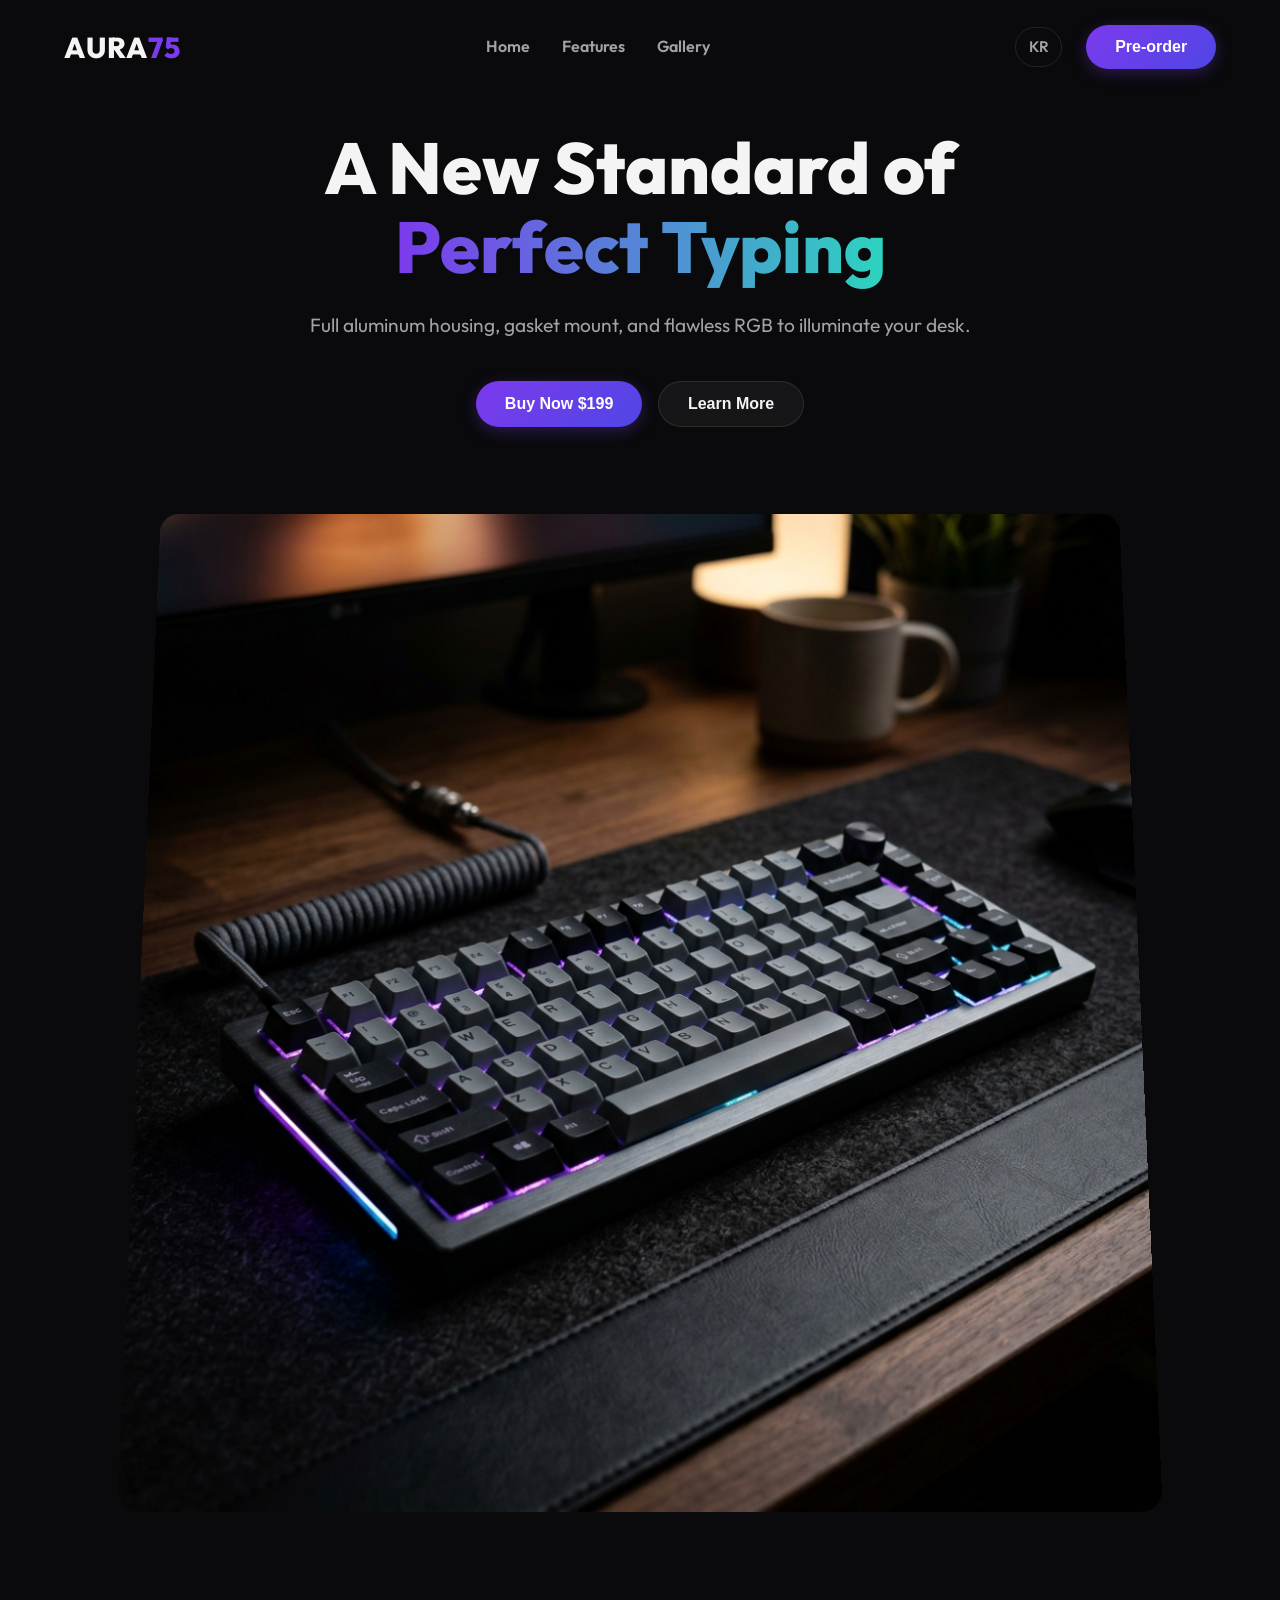
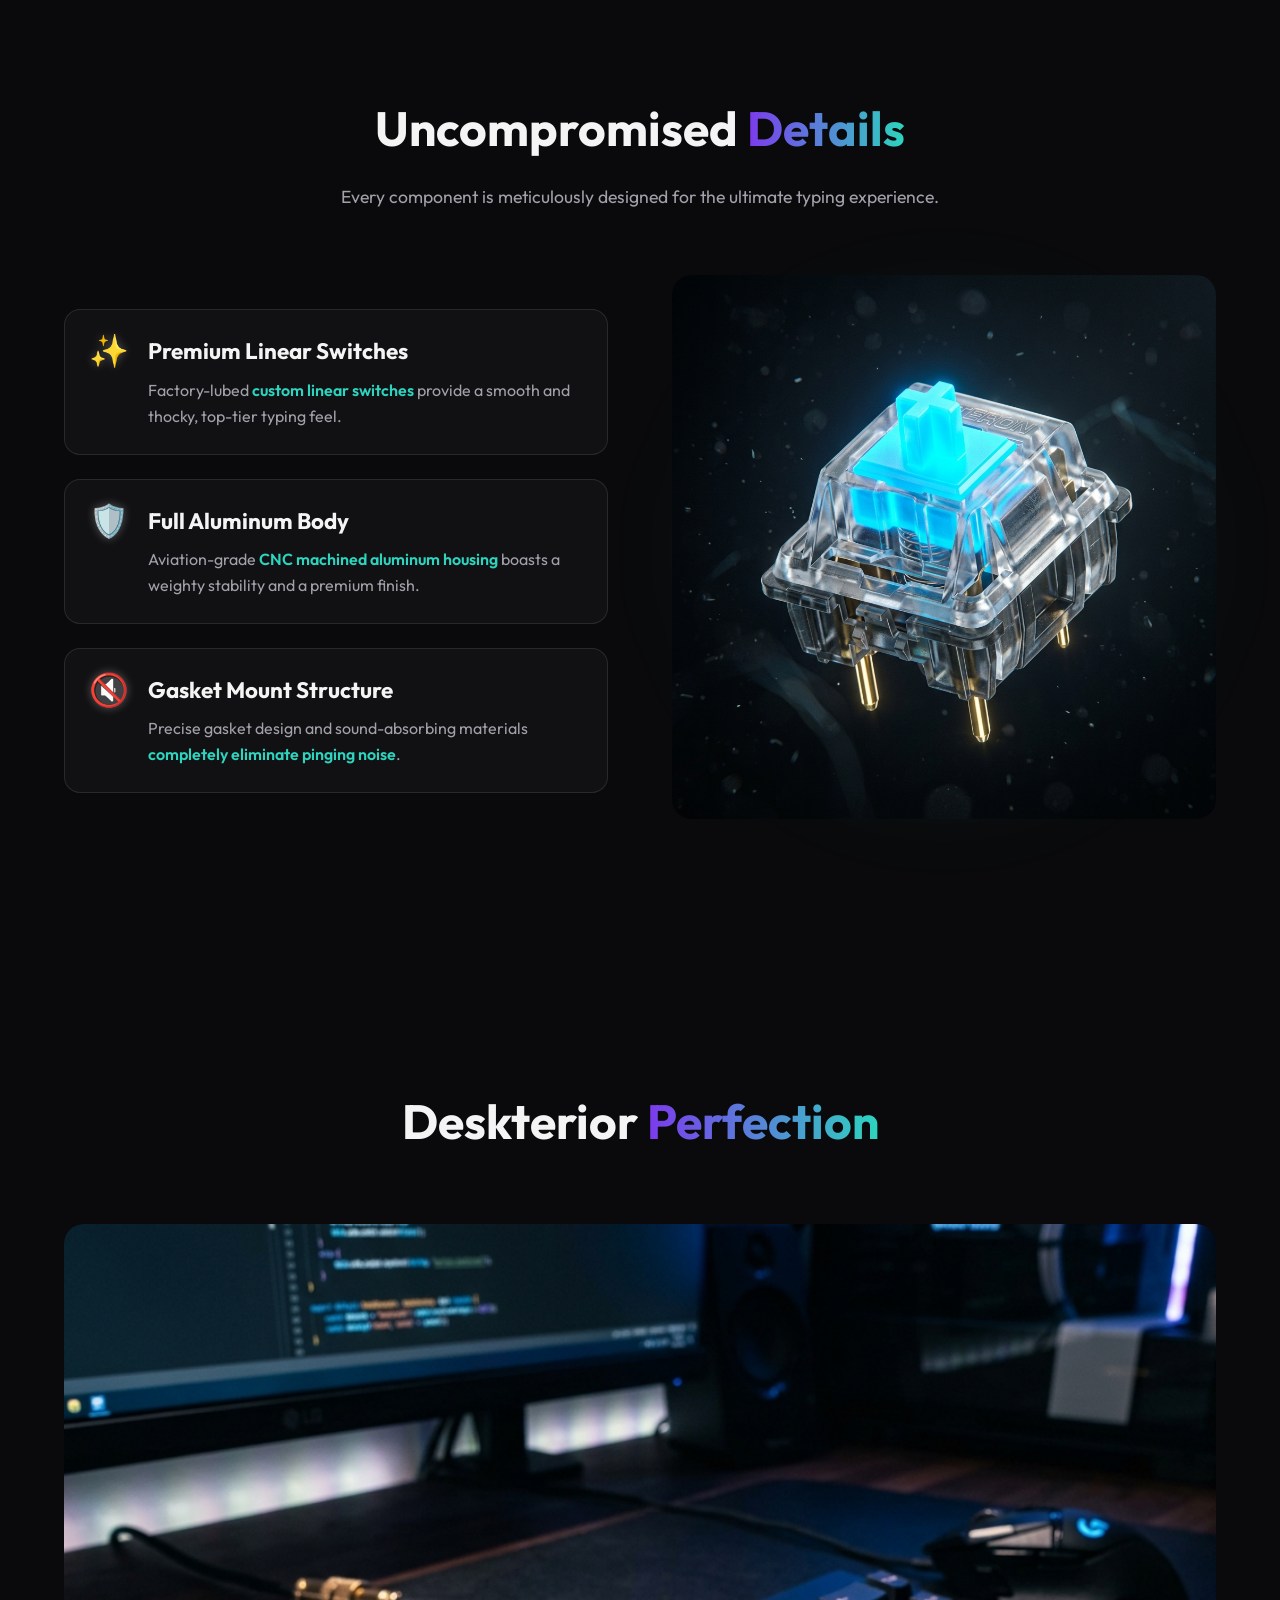
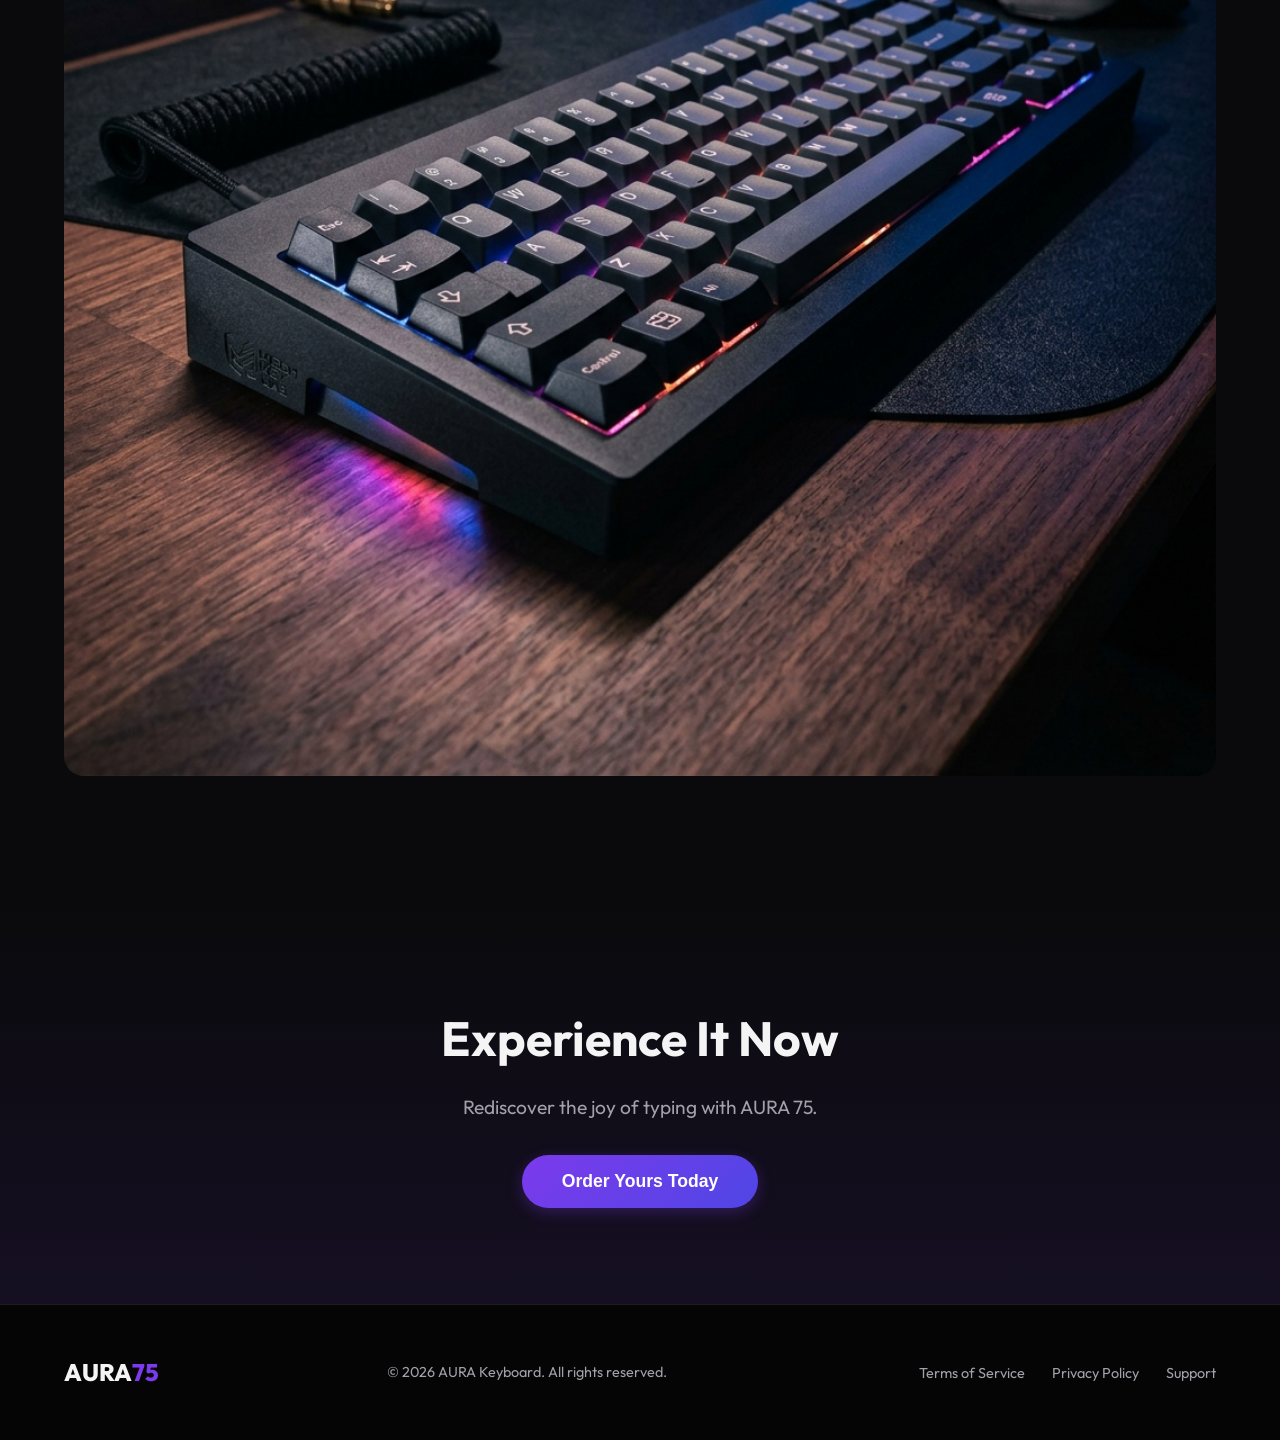
==== index_en.html @ ff19e445 "Add files via upload" ====
<!DOCTYPE html>
<html lang="en">
<head>
    <meta charset="UTF-8">
    <meta name="viewport" content="width=device-width, initial-scale=1.0">
    <title>AURA 75 | Premium Mechanical Keyboard</title>
    <meta name="description" content="Discover the AURA 75, a premium 75% mechanical keyboard with uncompromised typing feel and perfect full aluminum housing.">
    <link rel="preconnect" href="https://fonts.googleapis.com">
    <link rel="preconnect" href="https://fonts.gstatic.com" crossorigin>
    <link href="https://fonts.googleapis.com/css2?family=Outfit:wght@300;400;600;800&family=Pretendard:wght@300;400;600;800&display=swap" rel="stylesheet">
    <link rel="stylesheet" href="style.css">
</head>
<body>
    <nav class="navbar" id="navbar">
        <div class="logo">AURA<span>75</span></div>
        <ul class="nav-links">
            <li><a href="#hero">Home</a></li>
            <li><a href="#features">Features</a></li>
            <li><a href="#showcase">Gallery</a></li>
        </ul>
        <div class="nav-actions">
            <a href="index.html" class="lang-toggle">KR</a>
            <button class="btn-primary nav-btn">Pre-order</button>
        </div>
    </nav>

    <header class="hero" id="hero">
        <div class="hero-content">
            <h1 class="fade-up">A New Standard of<br><span class="highlight">Perfect Typing</span></h1>
            <p class="fade-up delay-1">Full aluminum housing, gasket mount, and flawless RGB to illuminate your desk.</p>
            <div class="hero-buttons fade-up delay-2">
                <button class="btn-primary">Buy Now $199</button>
                <button class="btn-secondary">Learn More</button>
            </div>
        </div>
        <div class="hero-image-container fade-in delay-3">
            <div class="glow-effect"></div>
            <img src="images/hero.png" alt="AURA 75 Mechanical Keyboard" class="hero-img">
        </div>
    </header>

    <section class="features" id="features">
        <div class="section-title fade-up">
            <h2>Uncompromised <span class="highlight">Details</span></h2>
            <p>Every component is meticulously designed for the ultimate typing experience.</p>
        </div>
        
        <div class="feature-grid">
            <div class="feature-text fade-right" style="display: flex; flex-direction: column; gap: 1.5rem;">
                <div class="feature-card">
                    <div class="feature-icon">✨</div>
                    <div class="feature-content">
                        <h3>Premium Linear Switches</h3>
                        <p>Factory-lubed <span class="text-highlight">custom linear switches</span> provide a smooth and thocky, top-tier typing feel.</p>
                    </div>
                </div>
                <div class="feature-card">
                    <div class="feature-icon">🛡️</div>
                    <div class="feature-content">
                        <h3>Full Aluminum Body</h3>
                        <p>Aviation-grade <span class="text-highlight">CNC machined aluminum housing</span> boasts a weighty stability and a premium finish.</p>
                    </div>
                </div>
                <div class="feature-card">
                    <div class="feature-icon">🔇</div>
                    <div class="feature-content">
                        <h3>Gasket Mount Structure</h3>
                        <p>Precise gasket design and sound-absorbing materials <span class="text-highlight">completely eliminate pinging noise</span>.</p>
                    </div>
                </div>
            </div>
            <div class="feature-image fade-left">
                <div class="glow-effect-purple"></div>
                <img src="images/switch.png" alt="AURA 75 Premium Switch" class="feature-img">
            </div>
        </div>
    </section>

    <section class="showcase" id="showcase">
        <div class="section-title fade-up">
            <h2>Deskterior <span class="highlight">Perfection</span></h2>
        </div>
        <div class="showcase-content fade-up delay-1">
            <img src="images/gallery.png" alt="AURA 75 Desktop Setup" class="gallery-img">
            <div class="showcase-overlay">
                <h3>Vibrant RGB</h3>
                <p>16.8 million colors of customizable backlighting</p>
            </div>
        </div>
    </section>

    <section class="cta-section fade-in">
        <h2>Experience It Now</h2>
        <p>Rediscover the joy of typing with AURA 75.</p>
        <button class="btn-primary large">Order Yours Today</button>
    </section>

    <footer>
        <div class="footer-content">
            <div class="footer-logo">AURA<span>75</span></div>
            <p class="copyright">© 2026 AURA Keyboard. All rights reserved.</p>
            <div class="footer-links">
                <a href="#">Terms of Service</a>
                <a href="#">Privacy Policy</a>
                <a href="#">Support</a>
            </div>
        </div>
    </footer>

    <script src="script.js"></script>
</body>
</html>
---- style.css ----
:root {
    --bg-color: #0a0a0c;
    --text-primary: #f4f4f5;
    --text-secondary: #a1a1aa;
    --primary-color: #7c3aed; /* Neon Purple */
    --primary-hover: #6d28d9;
    --secondary-color: #2dd4bf; /* Neon Teal */
    --surface-color: rgba(255, 255, 255, 0.03);
    --surface-border: rgba(255, 255, 255, 0.1);
}

* {
    margin: 0;
    padding: 0;
    box-sizing: border-box;
}

body {
    font-family: 'Pretendard', 'Outfit', sans-serif;
    background-color: var(--bg-color);
    color: var(--text-primary);
    overflow-x: hidden;
    line-height: 1.6;
}

h1, h2, h3, .logo {
    font-family: 'Outfit', 'Pretendard', sans-serif;
}

/* Typography */
.highlight {
    background: linear-gradient(to right, var(--primary-color), var(--secondary-color));
    -webkit-background-clip: text;
    -webkit-text-fill-color: transparent;
    background-clip: text;
}

/* Buttons */
.btn-primary {
    background: linear-gradient(135deg, var(--primary-color), #4f46e5);
    color: white;
    border: none;
    padding: 0.8rem 1.8rem;
    border-radius: 30px;
    font-weight: 600;
    font-size: 1rem;
    cursor: pointer;
    transition: all 0.3s ease;
    box-shadow: 0 4px 15px rgba(124, 58, 237, 0.3);
}

.btn-primary:hover {
    transform: translateY(-2px);
    box-shadow: 0 6px 20px rgba(124, 58, 237, 0.5);
    background: linear-gradient(135deg, var(--primary-hover), #4338ca);
}

.btn-primary.large {
    padding: 1rem 2.5rem;
    font-size: 1.1rem;
}

.btn-secondary {
    background: rgba(255, 255, 255, 0.05);
    color: var(--text-primary);
    border: 1px solid var(--surface-border);
    padding: 0.8rem 1.8rem;
    border-radius: 30px;
    font-weight: 600;
    font-size: 1rem;
    cursor: pointer;
    transition: all 0.3s ease;
    backdrop-filter: blur(10px);
}

.btn-secondary:hover {
    background: rgba(255, 255, 255, 0.1);
    transform: translateY(-2px);
}

/* Navigation */
.navbar {
    position: fixed;
    top: 0;
    width: 100%;
    padding: 1.5rem 5%;
    display: flex;
    justify-content: space-between;
    align-items: center;
    z-index: 1000;
    transition: all 0.3s ease;
}

.navbar.scrolled {
    background: rgba(10, 10, 12, 0.8);
    backdrop-filter: blur(15px);
    border-bottom: 1px solid var(--surface-border);
    padding: 1rem 5%;
}

.logo {
    font-size: 1.8rem;
    font-weight: 800;
    letter-spacing: 1px;
}

.logo span {
    color: var(--primary-color);
}

.nav-links {
    display: flex;
    list-style: none;
    gap: 2rem;
}

.nav-links a {
    color: var(--text-secondary);
    text-decoration: none;
    font-weight: 600;
    transition: color 0.3s ease;
}

.nav-links a:hover {
    color: var(--text-primary);
}

/* Hero Section */
.hero {
    min-height: 100vh;
    display: flex;
    flex-direction: column;
    justify-content: center;
    align-items: center;
    text-align: center;
    padding: 8rem 5% 4rem;
    position: relative;
}

.hero-content {
    max-width: 800px;
    z-index: 10;
}

.hero h1 {
    font-size: 4.5rem;
    font-weight: 800;
    line-height: 1.1;
    margin-bottom: 1.5rem;
}

.hero p {
    font-size: 1.2rem;
    color: var(--text-secondary);
    margin-bottom: 2.5rem;
}

.hero-buttons {
    display: flex;
    gap: 1rem;
    justify-content: center;
}

.hero-image-container {
    margin-top: 4rem;
    position: relative;
    width: 100%;
    max-width: 1000px;
}

.hero-img {
    width: 100%;
    height: auto;
    border-radius: 20px;
    position: relative;
    z-index: 2;
    transform: perspective(1000px) rotateX(5deg);
    transition: transform 0.5s ease;
}

.hero-image-container:hover .hero-img {
    transform: perspective(1000px) rotateX(0deg);
}

.glow-effect {
    position: absolute;
    top: 50%;
    left: 50%;
    transform: translate(-50%, -50%);
    width: 80%;
    height: 80%;
    background: radial-gradient(circle, rgba(124, 58, 237, 0.4) 0%, rgba(10, 10, 12, 0) 70%);
    z-index: 1;
    filter: blur(60px);
}

/* Sections */
section {
    padding: 8rem 5%;
}

.section-title {
    text-align: center;
    margin-bottom: 4rem;
}

.section-title h2 {
    font-size: 3rem;
    margin-bottom: 1rem;
}

.section-title p {
    color: var(--text-secondary);
    font-size: 1.1rem;
}

/* Features Section */
.feature-grid {
    display: grid;
    grid-template-columns: 1fr 1fr;
    gap: 4rem;
    align-items: center;
    max-width: 1200px;
    margin: 0 auto;
}

.feature-card {
    background: var(--surface-color);
    border: 1px solid var(--surface-border);
    border-radius: 16px;
    padding: 1.5rem;
    display: flex;
    gap: 1.2rem;
    align-items: flex-start;
    transition: all 0.3s ease;
}

.feature-card:hover {
    transform: translateX(10px);
    border-color: var(--primary-color);
    background: rgba(124, 58, 237, 0.05);
    box-shadow: 0 4px 20px rgba(124, 58, 237, 0.15);
}

.feature-icon {
    font-size: 2rem;
    line-height: 1;
    filter: drop-shadow(0 0 5px rgba(255,255,255,0.3));
}

.feature-content h3 {
    font-size: 1.4rem;
    margin-bottom: 0.5rem;
    color: var(--text-primary);
}

.feature-content p {
    color: var(--text-secondary);
}

.text-highlight {
    color: var(--secondary-color);
    font-weight: 600;
}

.feature-image {
    position: relative;
}

.feature-img {
    width: 100%;
    border-radius: 20px;
    z-index: 2;
    position: relative;
}

.glow-effect-purple {
    position: absolute;
    top: 50%;
    right: 0;
    transform: translateY(-50%);
    width: 100%;
    height: 100%;
    background: radial-gradient(circle, rgba(45, 212, 191, 0.2) 0%, rgba(10, 10, 12, 0) 70%);
    z-index: 1;
    filter: blur(50px);
}

/* Showcase Section */
.showcase-content {
    position: relative;
    max-width: 1200px;
    margin: 0 auto;
    border-radius: 20px;
    overflow: hidden;
    cursor: pointer;
}

.gallery-img {
    width: 100%;
    display: block;
    transition: transform 0.7s ease;
}

.showcase-overlay {
    position: absolute;
    bottom: 0;
    left: 0;
    width: 100%;
    padding: 3rem;
    background: linear-gradient(to top, rgba(0,0,0,0.9), transparent);
    transform: translateY(20px);
    opacity: 0;
    transition: all 0.4s ease;
}

.showcase-content:hover .gallery-img {
    transform: scale(1.05);
}

.showcase-content:hover .showcase-overlay {
    transform: translateY(0);
    opacity: 1;
}

.showcase-overlay h3 {
    font-size: 2rem;
    margin-bottom: 0.5rem;
}

/* CTA Section */
.cta-section {
    text-align: center;
    background: linear-gradient(180deg, var(--bg-color) 0%, rgba(124, 58, 237, 0.1) 100%);
    padding: 6rem 5%;
}

.cta-section h2 {
    font-size: 3rem;
    margin-bottom: 1rem;
}

.cta-section p {
    color: var(--text-secondary);
    font-size: 1.2rem;
    margin-bottom: 2rem;
}

/* Footer */
footer {
    background: #050505;
    padding: 3rem 5%;
    border-top: 1px solid var(--surface-border);
}

.footer-content {
    max-width: 1200px;
    margin: 0 auto;
    display: flex;
    justify-content: space-between;
    align-items: center;
    flex-wrap: wrap;
    gap: 1rem;
}

.footer-logo {
    font-size: 1.5rem;
    font-weight: 800;
}

.footer-logo span {
    color: var(--primary-color);
}

.copyright {
    color: var(--text-secondary);
    font-size: 0.9rem;
}

.footer-links a {
    color: var(--text-secondary);
    text-decoration: none;
    margin-left: 1.5rem;
    font-size: 0.9rem;
    transition: color 0.3s ease;
}

.footer-links a:hover {
    color: var(--text-primary);
}

/* Nav Actions */
.nav-actions {
    display: flex;
    align-items: center;
    gap: 1.5rem;
}

.lang-toggle {
    color: var(--text-secondary);
    text-decoration: none;
    font-weight: 600;
    font-size: 0.95rem;
    transition: color 0.3s ease;
    border: 1px solid var(--surface-border);
    padding: 0.4rem 0.8rem;
    border-radius: 20px;
}

.lang-toggle:hover {
    color: var(--text-primary);
    border-color: var(--primary-color);
}

/* Animations */
.fade-up {
    opacity: 0;
    transform: translateY(30px);
    transition: opacity 0.8s ease, transform 0.8s ease;
}

.fade-in {
    opacity: 0;
    transition: opacity 1s ease;
}

.fade-right {
    opacity: 0;
    transform: translateX(-30px);
    transition: opacity 0.8s ease, transform 0.8s ease;
}

.fade-left {
    opacity: 0;
    transform: translateX(30px);
    transition: opacity 0.8s ease, transform 0.8s ease;
}

.visible {
    opacity: 1;
    transform: translate(0);
}

.delay-1 { transition-delay: 0.2s; }
.delay-2 { transition-delay: 0.4s; }
.delay-3 { transition-delay: 0.6s; }

/* Responsive */
@media (max-width: 1024px) {
    .hero h1 { font-size: 3.8rem; }
    .feature-grid { gap: 2rem; }
    .section-title h2 { font-size: 2.5rem; }
}

@media (max-width: 768px) {
    .hero h1 { font-size: 2.8rem; }
    .hero p { font-size: 1rem; }
    .feature-grid { grid-template-columns: 1fr; }
    .feature-text { order: 2; }
    .feature-image { order: 1; margin-bottom: 2rem; }
    .nav-links { display: none; }
    .hero-buttons { flex-direction: column; width: 100%; }
    .hero-buttons button { width: 100%; }
    .footer-content { flex-direction: column; text-align: center; }
    .footer-links { margin-top: 1rem; display: flex; flex-wrap: wrap; justify-content: center; gap: 1rem; }
    .footer-links a { margin: 0; }
    section { padding: 5rem 5%; }
}

@media (max-width: 480px) {
    .hero h1 { font-size: 2.2rem; }
    .nav-btn { display: none; } /* Hide pre-order button on very small screens to save space */
    .logo { font-size: 1.5rem; }
    .section-title h2 { font-size: 2rem; }
    .showcase-overlay h3 { font-size: 1.5rem; }
    .showcase-overlay p { font-size: 0.9rem; }
}
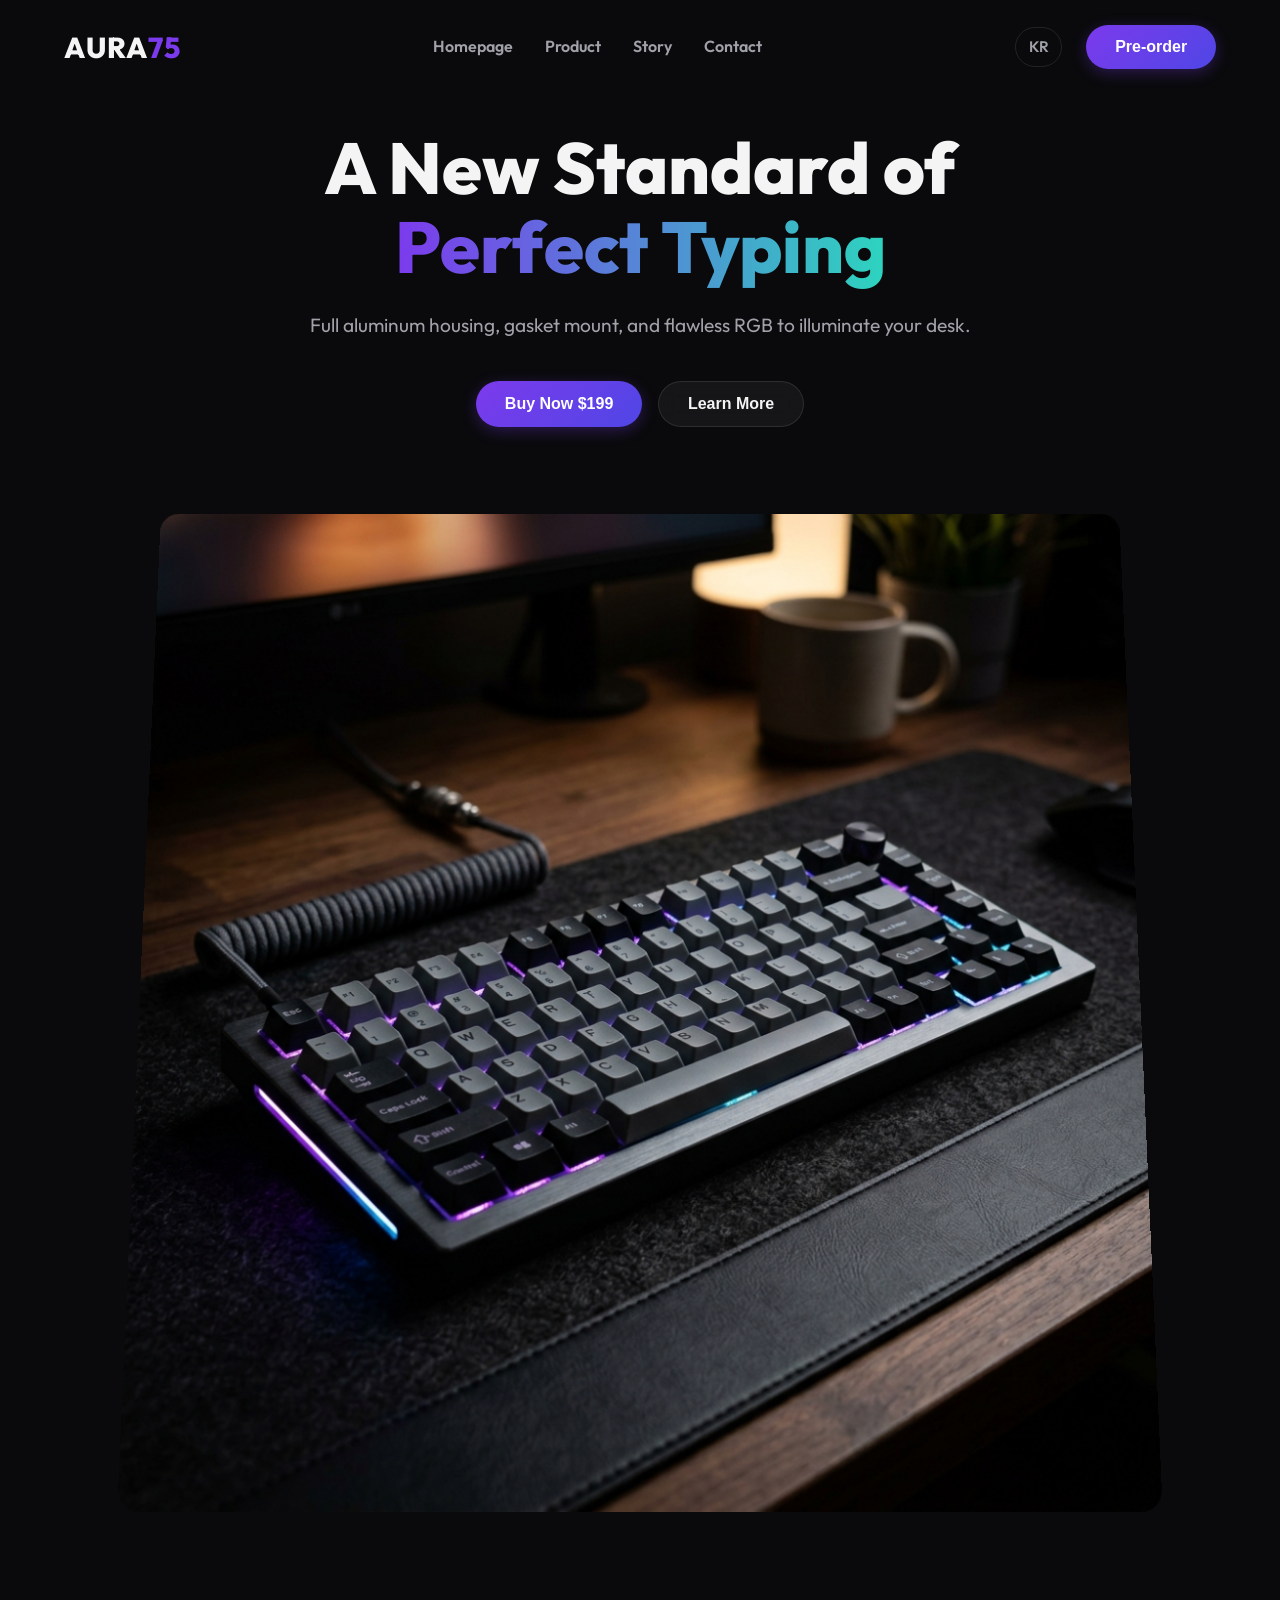
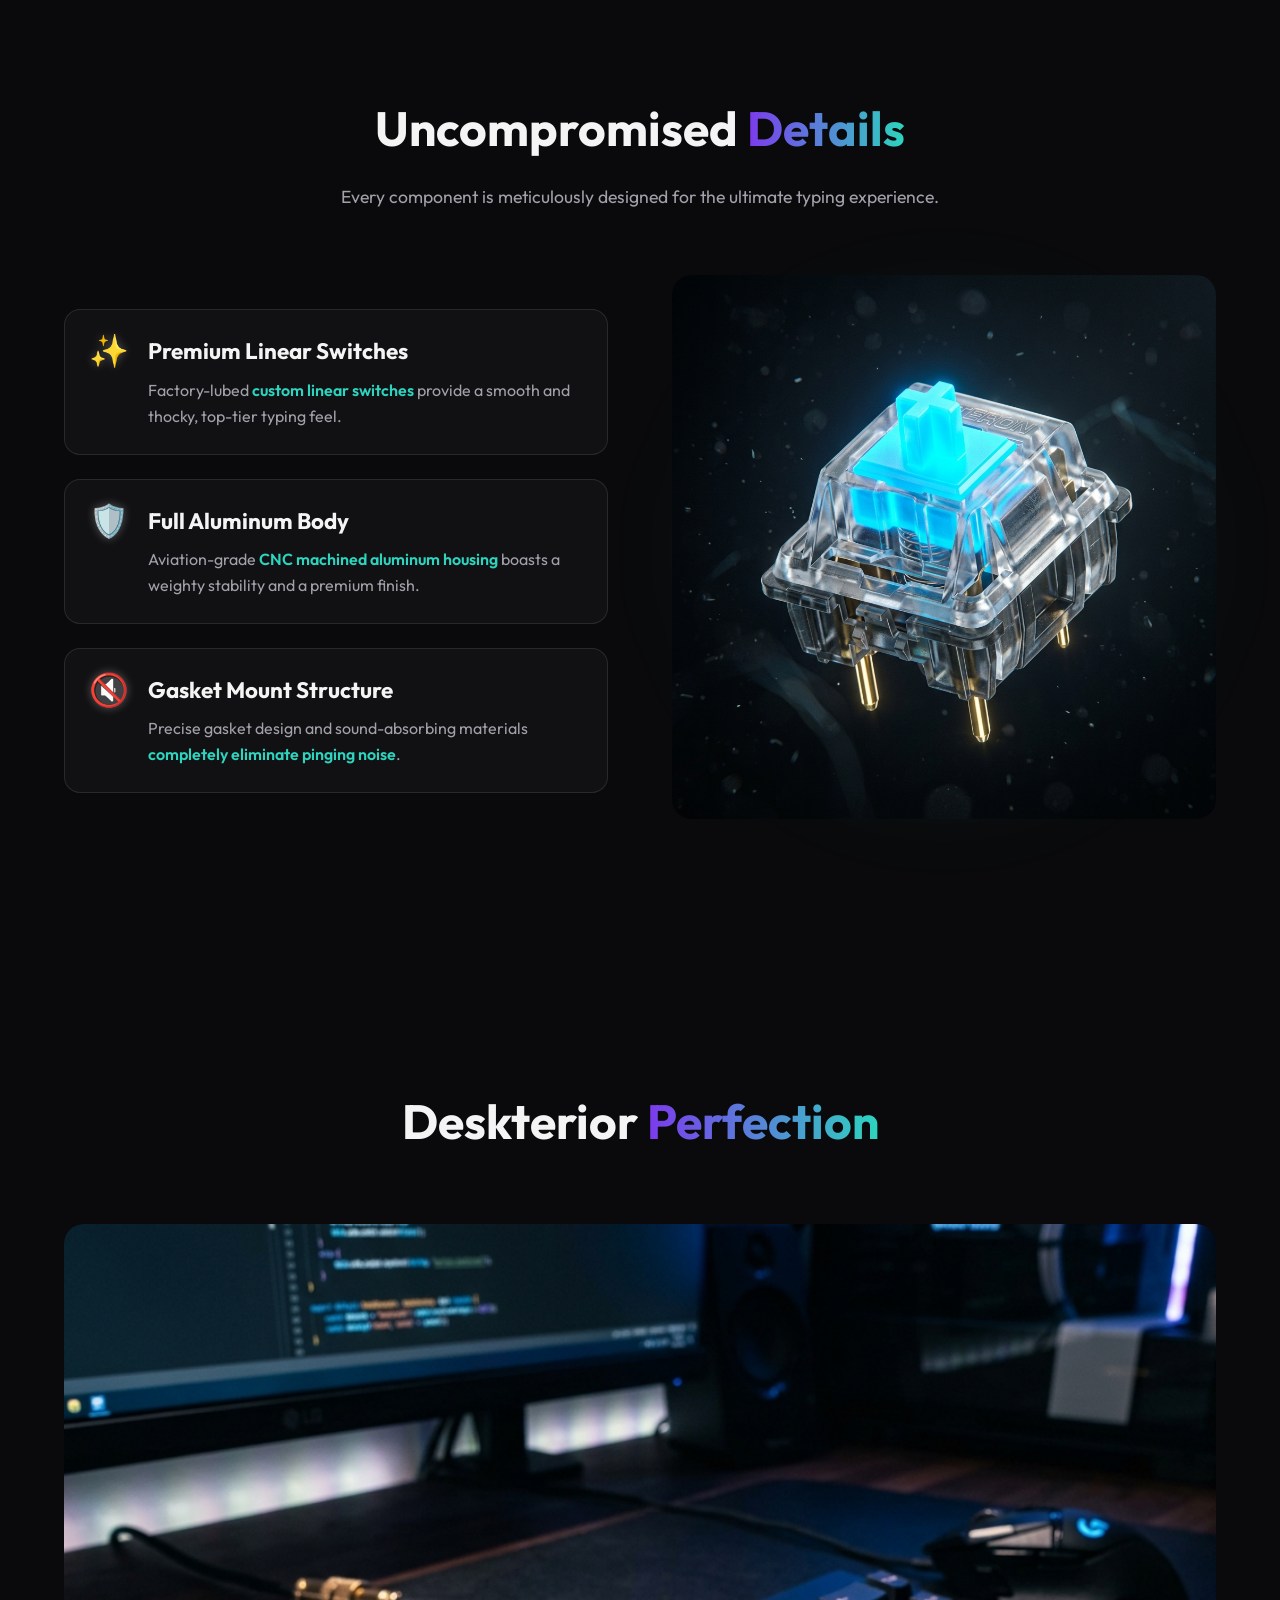
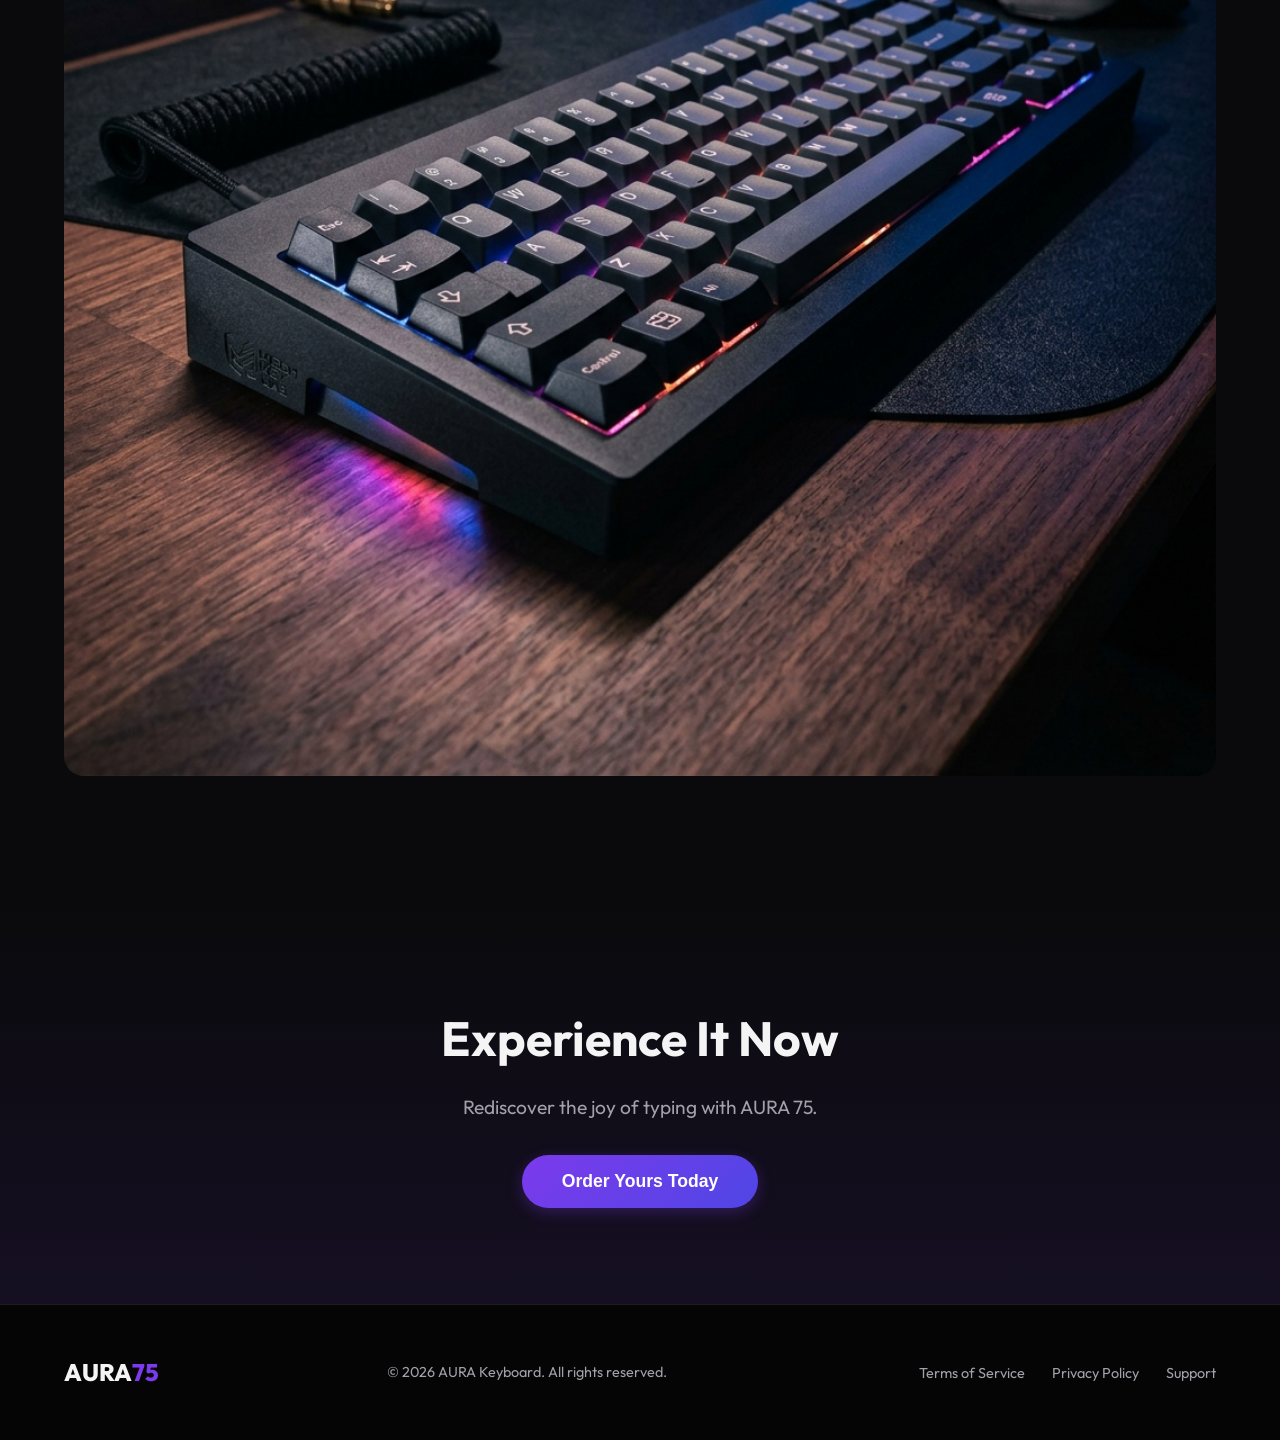
==== commit 106958a3: "Add files via upload" ====
--- a/index_en.html
+++ b/index_en.html
@@ -14,9 +14,10 @@
     <nav class="navbar" id="navbar">
         <div class="logo">AURA<span>75</span></div>
         <ul class="nav-links">
-            <li><a href="#hero">Home</a></li>
-            <li><a href="#features">Features</a></li>
-            <li><a href="#showcase">Gallery</a></li>
+            <li><a href="#hero">Homepage</a></li>
+            <li><a href="#features">Product</a></li>
+            <li><a href="#showcase">Story</a></li>
+            <li><a href="#contact">Contact</a></li>
         </ul>
         <div class="nav-actions">
             <a href="index.html" class="lang-toggle">KR</a>
@@ -95,7 +96,7 @@
         <button class="btn-primary large">Order Yours Today</button>
     </section>
 
-    <footer>
+    <footer id="contact">
         <div class="footer-content">
             <div class="footer-logo">AURA<span>75</span></div>
             <p class="copyright">© 2026 AURA Keyboard. All rights reserved.</p>
